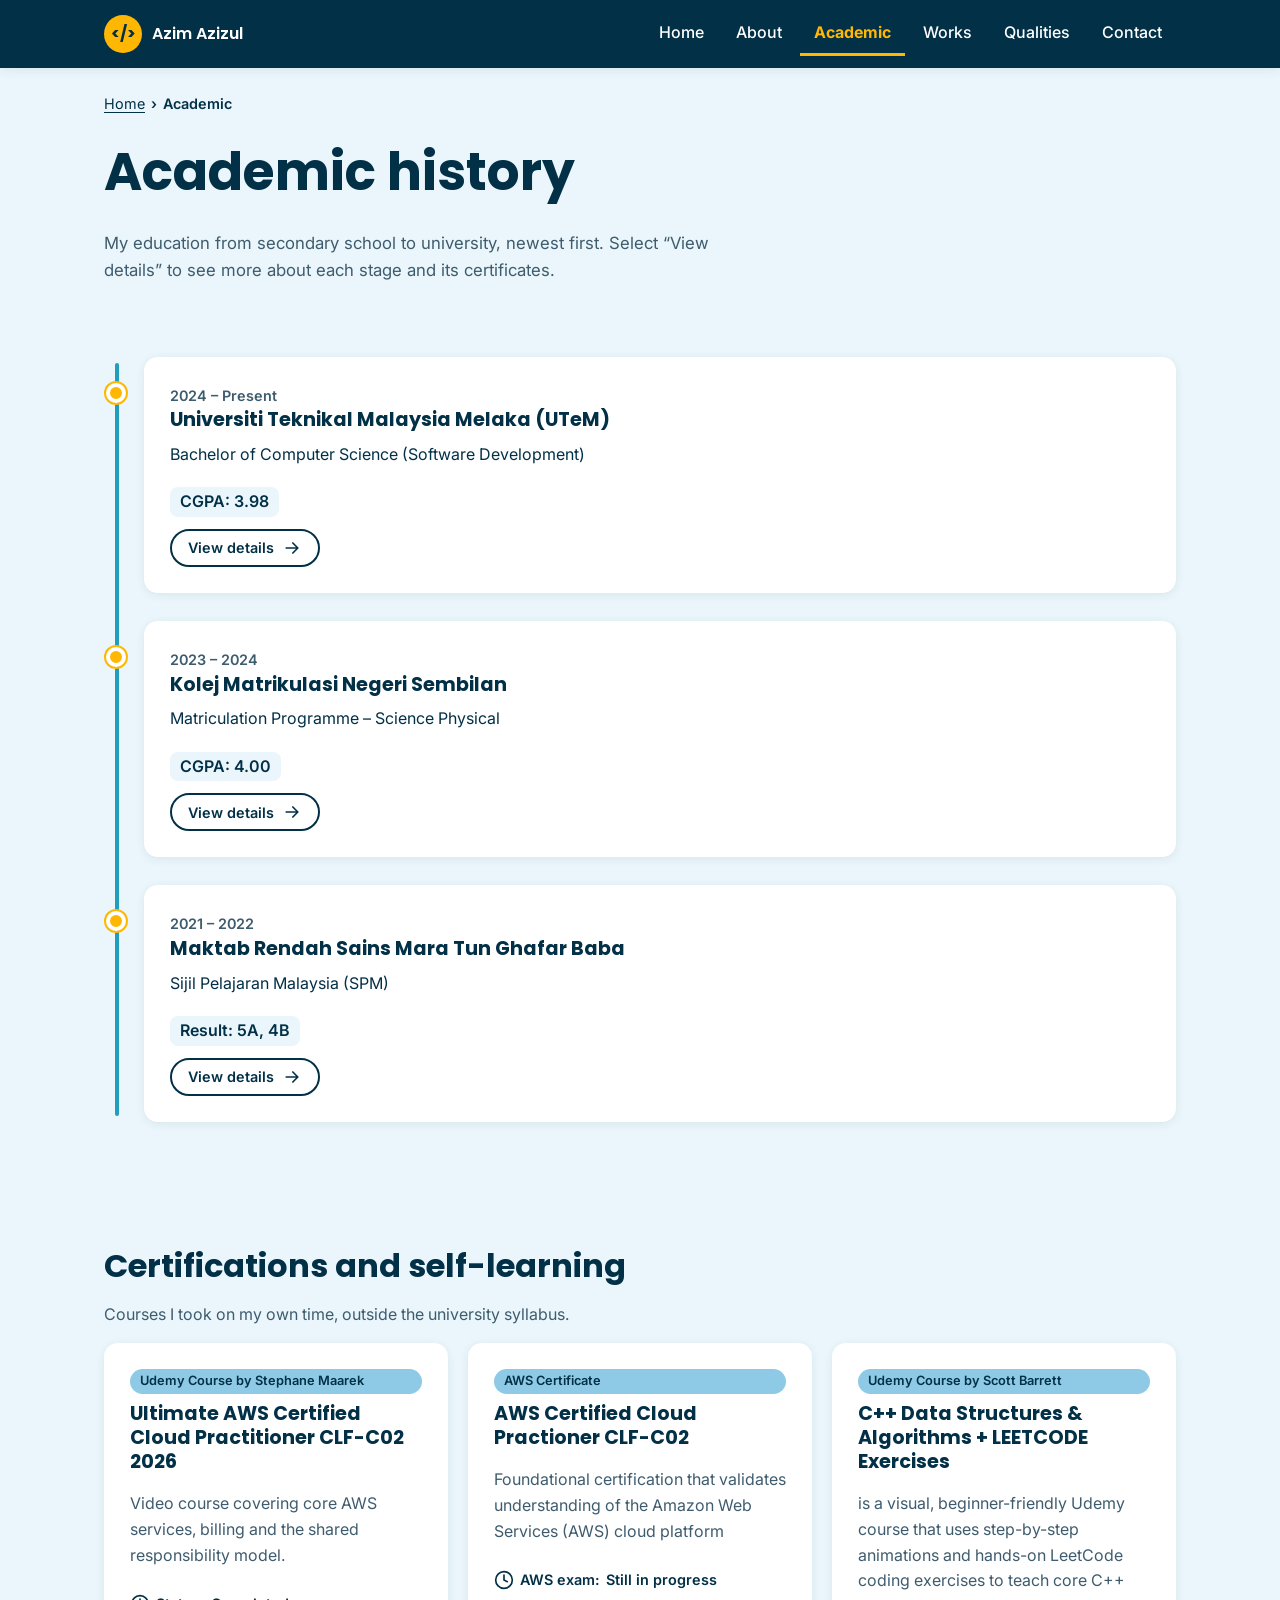
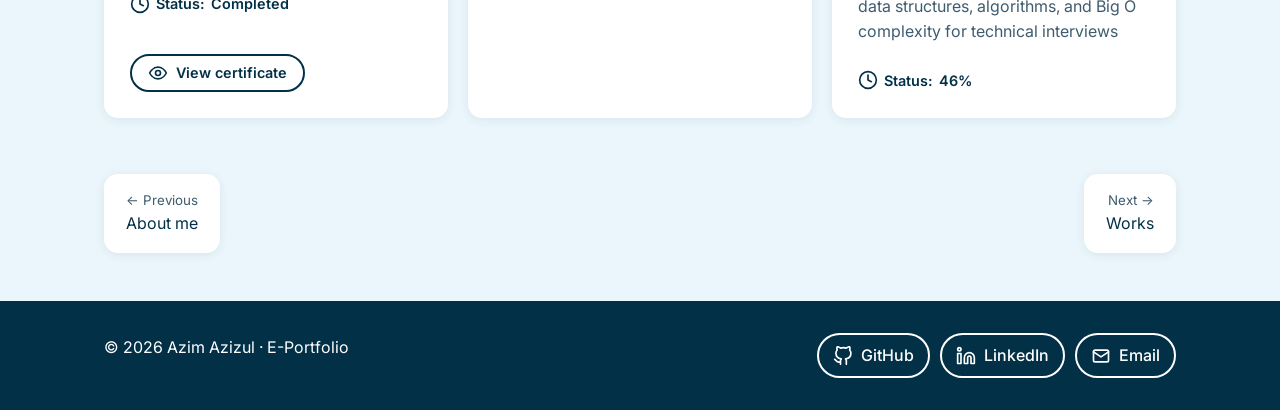
==== academic.html @ dae7e943 "Initial e-portfolio site" ====
<!doctype html>
<html lang="en">
<head>
  <meta charset="utf-8">
  <meta name="viewport" content="width=device-width, initial-scale=1">
  <title>Academic · Azim Azizul Portfolio</title>
  <meta name="description" content="Academic history, results and certifications.">
  <link rel="preconnect" href="https://fonts.googleapis.com">
  <link rel="preconnect" href="https://fonts.gstatic.com" crossorigin>
  <link href="https://fonts.googleapis.com/css2?family=Inter:wght@400;500;600;700&family=Poppins:wght@600;700&display=swap" rel="stylesheet">
  <link rel="stylesheet" href="css/style.css">
  <script src="js/main.js" defer></script>
</head>
<body>
  <a class="skip-link" href="#main">Skip to content</a>

  <header class="site-header">
    <nav class="container nav-bar" aria-label="Main">
      <a class="brand" href="index.html"><span class="brand-badge" aria-hidden="true">&lt;/&gt;</span><span>Azim Azizul</span></a>
      <button class="nav-toggle" type="button" aria-expanded="false" aria-controls="nav-links">
        <svg class="icon" viewBox="0 0 24 24" aria-hidden="true"><path d="M4 6h16M4 12h16M4 18h16"/></svg><span class="nav-toggle-label">Menu</span>
      </button>
      <ul class="nav-links" id="nav-links">
        <li><a href="index.html">Home</a></li>
        <li><a href="about.html">About</a></li>
        <li><a href="academic.html" aria-current="page">Academic</a></li>
        <li><a href="works.html">Works</a></li>
        <li><a href="qualities.html">Qualities</a></li>
        <li><a href="contact.html">Contact</a></li>
      </ul>
    </nav>
  </header>

  <main id="main" class="container">
    <nav class="breadcrumb" aria-label="Breadcrumb">
      <ol><li><a href="index.html">Home</a></li><li aria-current="page">Academic</li></ol>
    </nav>

    <header class="page-head">
      <h1>Academic history</h1>
      <p>My education from secondary school to university, newest first. Select “View details” to see more about each stage and its certificates.</p>
    </header>

    <section class="section" aria-labelledby="edu-title">
      <h2 id="edu-title" class="visually-hidden">Education timeline</h2>
      <ol class="timeline">
        <li class="timeline-item">
          <article class="card">
            <span class="timeline-date">2024 – Present</span>
            <h3>Universiti Teknikal Malaysia Melaka (UTeM)</h3>
            <p>Bachelor of Computer Science (Software Development)</p>
            <span class="timeline-result">CGPA: 3.98</span>
            <button class="btn btn-outline btn-sm" type="button" data-open="dlg-utem">
              View details
              <svg class="icon" viewBox="0 0 24 24" aria-hidden="true"><path d="M5 12h14m-6-6 6 6-6 6"/></svg>
            </button>
          </article>
        </li>

        <li class="timeline-item">
          <article class="card">
            <span class="timeline-date">2023 – 2024</span>
            <h3>Kolej Matrikulasi Negeri Sembilan</h3>
            <p>Matriculation Programme – Science Physical</p>
            <span class="timeline-result">CGPA: <span>4.00</span></span>
            <button class="btn btn-outline btn-sm" type="button" data-open="dlg-matric">
              View details
              <svg class="icon" viewBox="0 0 24 24" aria-hidden="true"><path d="M5 12h14m-6-6 6 6-6 6"/></svg>
            </button>
          </article>
        </li>

        <li class="timeline-item">
          <article class="card">
            <span class="timeline-date">2021 – 2022</span>
            <h3>Maktab Rendah Sains Mara Tun Ghafar Baba</h3>
            <p>Sijil Pelajaran Malaysia (SPM)</p>
            <span class="timeline-result">Result: <span>5A, 4B</span></span>
            <button class="btn btn-outline btn-sm" type="button" data-open="dlg-mrsm">
              View details
              <svg class="icon" viewBox="0 0 24 24" aria-hidden="true"><path d="M5 12h14m-6-6 6 6-6 6"/></svg>
            </button>
          </article>
        </li>
      </ol>
    </section>

    <section class="section" aria-labelledby="cert-title">
      <h2 id="cert-title">Certifications and self-learning</h2>
      <p class="muted">Courses I took on my own time, outside the university syllabus.</p>
      <div class="cert-grid">
        <article class="card">
          <span class="tag">Udemy Course by Stephane Maarek</span>
          <h3>Ultimate AWS Certified Cloud Practitioner CLF-C02 2026</h3>
          <p class="muted">Video course covering core AWS services, billing and the shared responsibility model.</p>
          <span class="status">
            <svg class="icon" viewBox="0 0 24 24" aria-hidden="true"><circle cx="12" cy="12" r="10"/><path d="M12 6v6l4 2"/></svg>
            Status: <span>Completed</span>
          </span>
          <button class="btn btn-outline btn-sm" type="button"
            data-lightbox="images/udemy-aws.webp" data-title="Udemy certificate of completion"
            data-caption="Ultimate AWS Certified Cloud Practitioner CLF-C02 2026 by Stephane Maarek. Completed 21 March 2026, 14.5 total hours.">
            <svg class="icon" viewBox="0 0 24 24" aria-hidden="true"><path d="M2 12s3.5-7 10-7 10 7 10 7-3.5 7-10 7S2 12 2 12z"/><circle cx="12" cy="12" r="3"/></svg>
            View certificate
          </button>
        </article>

        <article class="card">
          <span class="tag">AWS Certificate</span>
          <h3>AWS Certified Cloud Practioner CLF-C02</h3>
          <p class="muted">Foundational certification that validates understanding of the Amazon Web Services (AWS) cloud platform</p>
          <span class="status">
            <svg class="icon" viewBox="0 0 24 24" aria-hidden="true"><circle cx="12" cy="12" r="10"/><path d="M12 6v6l4 2"/></svg>
            AWS exam: <span>Still in progress</span>
          </span>
        </article>

        <article class="card">
          <span class="tag">Udemy Course by Scott Barrett</span>
          <h3>C++ Data Structures & Algorithms + LEETCODE Exercises</h3>
          <p class="muted"> is a visual, beginner-friendly Udemy course that uses step-by-step animations and hands-on LeetCode coding exercises to teach core C++ data structures, algorithms, and Big O complexity for technical interviews</p>
          <span class="status">
            <svg class="icon" viewBox="0 0 24 24" aria-hidden="true"><circle cx="12" cy="12" r="10"/><path d="M12 6v6l4 2"/></svg>
            Status: <span>46%</span>
          </span>
        </article>
      </div>
    </section>

    <nav class="page-nav" aria-label="Page">
      <a href="about.html" class="prev"><small>← Previous</small>About me</a>
      <a href="works.html" class="next"><small>Next →</small>Works</a>
    </nav>
  </main>

  <dialog id="lightbox" aria-labelledby="lightbox-title">
    <div class="dialog-head">
      <h2 id="lightbox-title">Certificate</h2>
      <button class="dialog-close" type="button" data-close>
        <svg class="icon" viewBox="0 0 24 24" aria-hidden="true"><path d="M18 6 6 18M6 6l12 12"/></svg>Close
      </button>
    </div>
    <div class="dialog-body">
      <img class="lightbox-img" src="" alt="">
      <p class="lightbox-caption"></p>
    </div>
  </dialog>

  <!-- ===== Education detail dialogs ===== -->
  <dialog id="dlg-utem" aria-labelledby="t-utem">
    <div class="dialog-head">
      <h2 id="t-utem">Universiti Teknikal Malaysia Melaka (UTeM)</h2>
      <button class="dialog-close" type="button" data-close><svg class="icon" viewBox="0 0 24 24" aria-hidden="true"><path d="M18 6 6 18M6 6l12 12"/></svg>Close</button>
    </div>
    <div class="dialog-body">
      <div class="gallery">
        <img class="gallery-main" src="images/utem-1.webp" alt="Dean's Award, Semester I, Session 2024/2025">
        <div class="gallery-thumbs">
          <button type="button" aria-current="true" aria-label="Show certificate 1"><img src="images/utem-1.webp" alt="Dean's Award, Semester I, Session 2024/2025"></button>
          <button type="button" aria-current="false" aria-label="Show certificate 2"><img src="images/utem-2.webp" alt="Dean's Award, Semester II, Session 2024/2025"></button>
          <button type="button" aria-current="false" aria-label="Show certificate 3"><img src="images/utem-3.webp" alt="Dean's Award, Semester I, Session 2025/2026"></button>
          <button type="button" aria-current="false" aria-label="Show certificate 4"><img src="images/utem-4.jpg" alt="Certificate of participation, AI Data Olympiad 2024"></button>
          <button type="button" aria-current="false" aria-label="Show certificate 5"><img src="images/utem-5.webp" alt="Sijil Penghargaan as facilitator, Negeri Sembilan state innovation workshop 2026"></button>
          <button type="button" aria-current="false" aria-label="Show certificate 6"><img src="images/utem-6.webp" alt="Certificate of participation, DevLeague 2026 Hackathon"></button>
        </div>
      </div>
      <div class="detail-grid">
        <div><h3>Programme</h3><p>Bachelor of Computer Science (Software Development), 2024 – Present</p></div>
        <div><h3>Result</h3><p>CGPA: 3.98</p></div>
        <div><h3>Relevant subjects</h3><p>Data Structure &amp; Algorithm, Human-Computer Interaction, Database Design &amp; Distributed Application Development</p></div>
        <div><h3>Highlights</h3><p>Dean's Award for 3 semesters (Sem I &amp; II 2024/2025, Sem I 2025/2026). Took part in AI Data Olympiad 2024 and DevLeague 2026 Hackathon. Facilitator at a Negeri Sembilan state-level school innovation workshop (2026).</p></div>
      </div>
    </div>
  </dialog>

  <dialog id="dlg-matric" aria-labelledby="t-matric">
    <div class="dialog-head">
      <h2 id="t-matric">Kolej Matrikulasi Negeri Sembilan</h2>
      <button class="dialog-close" type="button" data-close><svg class="icon" viewBox="0 0 24 24" aria-hidden="true"><path d="M18 6 6 18M6 6l12 12"/></svg>Close</button>
    </div>
    <div class="dialog-body">
      <div class="gallery">
        <img class="gallery-main" src="images/matric-1.webp" alt="Matriculation academic transcript, session 2023/2024, CGPA 4.00">
        <div class="gallery-thumbs">
          <button type="button" aria-current="true" aria-label="Show certificate 1"><img src="images/matric-1.webp" alt="Matriculation academic transcript, session 2023/2024, CGPA 4.00"></button>
          <button type="button" aria-current="false" aria-label="Show certificate 2"><img src="images/matric-2.webp" alt="Sijil Penghargaan as organising chairperson, SUKED 2024 sepak takraw"></button>
          <button type="button" aria-current="false" aria-label="Show certificate 3"><img src="images/matric-3.webp" alt="Sijil Penghargaan, PAL Leaders session 2023/2024"></button>
          <button type="button" aria-current="false" aria-label="Show certificate 4"><img src="images/matric-4.webp" alt="Silver award (Anugerah Perak) for Recall Kit, Hari Inovasi KMJ 2023, Johor state level"></button>
          <button type="button" aria-current="false" aria-label="Show certificate 5"><img src="images/matric-5.webp" alt="Silver Award for Recall Kit, International Innovation and Entrepreneurship Carnival (IIEC) 2024"></button>
        </div>
      </div>
      <p class="muted">Personal identifiers (IC number) are blacked out.</p>
      <div class="detail-grid">
        <div><h3>Programme</h3><p>Matriculation Programme – Science Physical, 2023 – 2024</p></div>
        <div><h3>Result</h3><p>CGPA: 4.00</p></div>
        <div><h3>Highlights</h3><p>Silver award for the Recall Kit innovation at Hari Inovasi KMJ 2023 (Johor state level) and IIEC 2024 (international, virtual). Organising chairperson for SUKED 2024 sepak takraw. PAL Leader, session 2023/2024.</p></div>
      </div>
    </div>
  </dialog>

  <dialog id="dlg-mrsm" aria-labelledby="t-mrsm">
    <div class="dialog-head">
      <h2 id="t-mrsm">Maktab Rendah Sains Mara Tun Ghafar Baba</h2>
      <button class="dialog-close" type="button" data-close><svg class="icon" viewBox="0 0 24 24" aria-hidden="true"><path d="M18 6 6 18M6 6l12 12"/></svg>Close</button>
    </div>
    <div class="dialog-body">
      <div class="gallery">
        <img class="gallery-main" src="images/spm-1.webp" alt="SPM 2022 result slip, Maktab Rendah Sains Mara Tun Ghafar Baba">
      </div>
      <p class="muted">Personal identifiers (IC number) are blacked out.</p>
      <div class="detail-grid">
        <div><h3>Programme</h3><p>Sijil Pelajaran Malaysia (SPM), 2021 – 2022</p></div>
        <div><h3>Result</h3><p>9 subjects: 1A+, 4A, 3B+, 1B</p></div>
        <div><h3>Highlights</h3><p>English CEFR level B2. Principles of Accounting grade A (LCCI Pass with Merit, eligible for ACCA FA1 exemption). Malay oral test: Cemerlang.</p></div>
      </div>
    </div>
  </dialog>

  <footer class="site-footer">
    <div class="container footer-inner">
      <p>© <span data-year>2026</span> <span>Azim Azizul</span> · <span>E-Portfolio</span></p>
      <ul class="social">
        <li><a href="https://github.com/AzimAzizul" target="_blank" rel="noopener">
          <svg class="icon" viewBox="0 0 24 24" aria-hidden="true"><path d="M9 19c-5 1.5-5-2.5-7-3m14 6v-3.9a3.4 3.4 0 0 0-.9-2.6c3.1-.3 6.4-1.5 6.4-7A5.4 5.4 0 0 0 20 4.8 5 5 0 0 0 19.9 1S18.7.6 16 2.5a13.4 13.4 0 0 0-7 0C6.3.6 5.1 1 5.1 1A5 5 0 0 0 5 4.8a5.4 5.4 0 0 0-1.5 3.7c0 5.4 3.3 6.6 6.4 7a3.4 3.4 0 0 0-.9 2.6V22"/></svg>GitHub</a></li>
        <li><a href="https://www.linkedin.com/in/azim-azizul-b42a0127b/" target="_blank" rel="noopener">
          <svg class="icon" viewBox="0 0 24 24" aria-hidden="true"><path d="M16 8a6 6 0 0 1 6 6v7h-4v-7a2 2 0 0 0-4 0v7h-4v-7a6 6 0 0 1 6-6z"/><rect x="2" y="9" width="4" height="12"/><circle cx="4" cy="4" r="2"/></svg>LinkedIn</a></li>
        <li><a href="contact.html">
          <svg class="icon" viewBox="0 0 24 24" aria-hidden="true"><rect x="3" y="5" width="18" height="14" rx="2"/><path d="m3 7 9 6 9-6"/></svg>Email</a></li>
      </ul>
    </div>
  </footer>
</body>
</html>
---- css/style.css ----
/* =========================================================
   Design tokens
   Palette: Coolors "Refreshing Summer Fun"
   https://coolors.co/palette/8ecae6-219ebc-023047-ffb703-fb8500
   To swap palette: change the five --c-* hex values below,
   then re-check text contrast (WCAG AA 4.5:1).
   ========================================================= */
:root {
  /* palette */
  --c-sky:    #8ECAE6;
  --c-teal:   #219EBC;
  --c-navy:   #023047;
  --c-amber:  #FFB703;
  --c-orange: #FB8500;

  /* roles */
  --text:        var(--c-navy);
  --text-muted:  #3E5C6E;   /* 7.09:1 on white */
  --bg:          #FFFFFF;
  --bg-soft:     #EAF6FB;   /* light tint of sky */
  --surface:     #FFFFFF;
  --accent:      var(--c-teal);   /* non-text only: icons, borders, focus */
  --error:       #C62828;   /* 5.62:1 on white */
  --success:     #2E7D32;   /* 5.13:1 on white */
  --disabled-bg: #B0BEC5;

  /* type */
  --font-head: "Poppins", system-ui, sans-serif;
  --font-body: "Inter", system-ui, sans-serif;

  /* shape and spacing */
  --radius: 14px;
  --radius-sm: 8px;
  --shadow: 0 2px 10px rgba(2, 48, 71, 0.08);
  --shadow-lift: 0 10px 24px rgba(33, 158, 188, 0.25);
  --space: 1rem;
  --container: 1120px;
}

/* =========================================================
   Placeholder marker: every invented detail has class="ph".
   For final screenshots, delete this one rule.
   ========================================================= */
.ph { color: var(--error) !important; text-decoration: underline dashed var(--error); text-underline-offset: 3px; }

/* ---------- base ---------- */
*, *::before, *::after { box-sizing: border-box; }
html { scroll-behavior: smooth; }
body {
  margin: 0;
  font-family: var(--font-body);
  font-size: 1rem;
  line-height: 1.6;
  color: var(--text);
  background: var(--bg-soft);
  display: flex;
  flex-direction: column;
  min-height: 100vh;
}
main { flex: 1; }
img { max-width: 100%; height: auto; display: block; }
h1, h2, h3, h4 { font-family: var(--font-head); line-height: 1.25; margin: 0 0 0.5em; }
h1 { font-size: clamp(2rem, 4.5vw, 3.25rem); }
h2 { font-size: clamp(1.5rem, 3vw, 2rem); }
h3 { font-size: 1.2rem; }
p { margin: 0 0 1em; }
a { color: var(--c-navy); text-decoration: underline; text-underline-offset: 3px; }
a:hover { text-decoration-color: var(--accent); text-decoration-thickness: 2px; }
:focus-visible { outline: 3px solid var(--accent); outline-offset: 3px; border-radius: 4px; }
.container { width: 100%; max-width: var(--container); margin: 0 auto; padding: 0 24px; }
.muted { color: var(--text-muted); }
.visually-hidden { position: absolute; width: 1px; height: 1px; overflow: hidden; clip: rect(0 0 0 0); white-space: nowrap; }
.skip-link { position: absolute; left: -999px; top: 8px; background: var(--c-navy); color: #fff; padding: 8px 16px; border-radius: var(--radius-sm); z-index: 100; }
.skip-link:focus { left: 8px; }
.icon { width: 20px; height: 20px; flex: none; fill: none; stroke: currentColor; stroke-width: 2; stroke-linecap: round; stroke-linejoin: round; }

/* ---------- header and nav ---------- */
/* navy header to match footer: white text, translucent white hover, amber marks current page */
.site-header { position: sticky; top: 0; z-index: 50; background: var(--c-navy); color: #fff; box-shadow: var(--shadow); }
.site-header a { color: #fff; }
.site-header :focus-visible { outline-color: var(--c-amber); }
.nav-bar { display: flex; align-items: center; justify-content: space-between; height: 68px; }
.brand { display: flex; align-items: center; gap: 10px; font-family: var(--font-head); font-weight: 600; text-decoration: none; color: #fff; }
.brand-badge { display: grid; place-items: center; width: 38px; height: 38px; border-radius: 50%; background: var(--c-amber); color: var(--c-navy); font-weight: 700; }
.nav-links { display: flex; gap: 4px; list-style: none; margin: 0; padding: 0; }
.nav-links a { display: block; padding: 8px 14px; border-radius: var(--radius-sm); text-decoration: none; font-weight: 500; border-bottom: 3px solid transparent; }
.nav-links a:hover { background: rgba(255,255,255,0.12); }
.nav-links a[aria-current="page"] { font-weight: 700; color: var(--c-amber); border-bottom-color: var(--c-amber); border-radius: var(--radius-sm) var(--radius-sm) 0 0; }
.nav-toggle { display: none; align-items: center; gap: 6px; padding: 8px 14px; border: 2px solid #fff; border-radius: var(--radius-sm); background: transparent; color: #fff; font: 600 0.95rem var(--font-body); cursor: pointer; }

/* ---------- breadcrumb ---------- */
.breadcrumb { padding-top: 24px; font-size: 0.9rem; }
.breadcrumb ol { display: flex; flex-wrap: wrap; gap: 6px; list-style: none; margin: 0; padding: 0; color: var(--text-muted); }
.breadcrumb li + li::before { content: "›"; margin-right: 6px; }
.breadcrumb [aria-current="page"] { color: var(--c-navy); font-weight: 600; }

/* ---------- sections ---------- */
.section { padding-block: 48px; }
.page-head { padding: 24px 0 8px; }
.page-head p { max-width: 640px; color: var(--text-muted); font-size: 1.05rem; }

/* ---------- buttons ---------- */
.btn {
  display: inline-flex; align-items: center; justify-content: center; gap: 8px;
  min-height: 46px; padding: 10px 22px;
  border: 2px solid transparent; border-radius: 999px;
  font: 600 1rem var(--font-body); text-decoration: none; cursor: pointer;
  transition: transform .15s ease, box-shadow .15s ease, background-color .15s ease;
}
.btn:hover { transform: translateY(-2px); box-shadow: var(--shadow-lift); text-decoration: none; }
.btn:active { transform: translateY(1px); box-shadow: none; }
.btn-primary { background: var(--c-navy); color: #fff; }
.btn-secondary { background: var(--c-amber); color: var(--c-navy); }
.btn-secondary:hover { background: var(--c-orange); }
.btn-outline { background: var(--surface); color: var(--c-navy); border-color: var(--c-navy); }
.btn-outline:hover { background: var(--bg-soft); }
.btn-sm { min-height: 38px; padding: 6px 16px; font-size: 0.9rem; }
.btn:disabled, .btn[aria-disabled="true"] { background: var(--disabled-bg); color: var(--c-navy); border-color: transparent; cursor: not-allowed; transform: none; box-shadow: none; }
.btn-row { display: flex; flex-wrap: wrap; gap: 12px; }

/* ---------- card ---------- */
.card { background: var(--surface); border-radius: var(--radius); box-shadow: var(--shadow); border: 2px solid transparent; padding: 24px; }
.card-link { transition: transform .15s ease, box-shadow .15s ease, border-color .15s ease; cursor: pointer; }
.card-link:hover { transform: translateY(-4px); box-shadow: var(--shadow-lift); border-color: var(--accent); }

/* ---------- tags and chips ---------- */
.tag { display: inline-block; padding: 2px 10px; border-radius: 999px; background: var(--c-sky); color: var(--c-navy); font-size: 0.8rem; font-weight: 600; }
.tags { display: flex; flex-wrap: wrap; gap: 6px; }
.chip { padding: 8px 18px; border-radius: 999px; border: 2px solid var(--c-navy); background: var(--surface); color: var(--c-navy); font: 600 0.95rem var(--font-body); cursor: pointer; transition: background-color .15s ease; }
.chip:hover { background: var(--bg-soft); }
.chip[aria-pressed="true"] { background: var(--c-amber); border-color: var(--c-amber); }
.chip[aria-pressed="true"]:hover { background: var(--c-orange); border-color: var(--c-orange); }

/* ---------- page-to-page nav (mapping) ---------- */
.page-nav { display: flex; justify-content: space-between; gap: 16px; padding: 8px 0 48px; }
.page-nav a { display: flex; flex-direction: column; padding: 14px 20px; border-radius: var(--radius); background: var(--surface); box-shadow: var(--shadow); text-decoration: none; border: 2px solid transparent; transition: border-color .15s ease, transform .15s ease; }
.page-nav a:hover { border-color: var(--accent); transform: translateY(-2px); }
.page-nav small { color: var(--text-muted); }
.page-nav .next { margin-left: auto; text-align: right; }

/* ---------- footer ---------- */
.site-footer { background: var(--c-navy); color: #fff; padding: 32px 0; }
.site-footer a { color: #fff; }
.footer-inner { display: flex; flex-wrap: wrap; justify-content: space-between; align-items: center; gap: 16px; }
.social { display: flex; flex-wrap: wrap; gap: 10px; list-style: none; margin: 0; padding: 0; }
.social a { display: inline-flex; align-items: center; gap: 8px; padding: 8px 14px; border-radius: 999px; border: 2px solid currentColor; text-decoration: none; font-weight: 500; }
.social a:hover { background: rgba(255,255,255,0.12); }
.site-footer .ph { color: var(--c-amber) !important; text-decoration-color: var(--c-amber); }

/* =========================================================
   Page: Home
   ========================================================= */
.hero { display: grid; grid-template-columns: 1.2fr 1fr; gap: 48px; align-items: center; padding-block: 64px; }
.hero-greeting { display: inline-block; margin-bottom: 12px; padding: 4px 14px; border-radius: 999px; background: var(--c-sky); font-weight: 600; }
.hero-tagline { font-size: 1.15rem; color: var(--text-muted); max-width: 520px; margin-bottom: 28px; }
.hero-photo { position: relative; justify-self: center; width: min(380px, 100%); }
.hero-photo::before { content: ""; position: absolute; inset: 18px -18px -18px 18px; border-radius: 28px; background: var(--c-sky); z-index: -1; }
.hero-photo img { border-radius: 28px; aspect-ratio: 4 / 5; object-fit: cover; border: 6px solid var(--surface); box-shadow: var(--shadow); }
.hero-hint { margin-top: 20px; font-size: 0.9rem; color: var(--text-muted); }

/* =========================================================
   Page: About
   ========================================================= */
.about-grid { display: grid; grid-template-columns: 320px 1fr; gap: 32px; align-items: start; }
.about-photo img { border-radius: var(--radius); }
.info-list { list-style: none; margin: 0 0 24px; padding: 0; display: grid; gap: 12px; }
.info-list li { display: flex; gap: 12px; align-items: center; }
.info-list .icon { color: var(--accent); }
.facts { display: grid; grid-template-columns: repeat(auto-fit, minmax(200px, 1fr)); gap: 16px; margin-top: 24px; }
.fact { background: var(--bg-soft); border-radius: var(--radius-sm); padding: 16px; }
.fact strong { display: block; font-family: var(--font-head); }

/* =========================================================
   Page: Academic (timeline)
   ========================================================= */
.timeline { position: relative; list-style: none; margin: 0; padding: 0 0 0 40px; }
.timeline::before { content: ""; position: absolute; left: 11px; top: 6px; bottom: 6px; width: 4px; border-radius: 2px; background: var(--accent); }
/* one-shot staggered entrance on load (not on scroll), so full-page screenshots and Figma capture always see every item */
.timeline-item { position: relative; margin-bottom: 28px; animation: fade-up .6s ease both; }
.timeline-item:nth-child(2) { animation-delay: .25s; }
.timeline-item:nth-child(3) { animation-delay: .5s; }
@keyframes fade-up { from { opacity: 0; transform: translateY(24px); } to { opacity: 1; transform: none; } }
.timeline-item::before { content: ""; position: absolute; left: -38px; top: 26px; width: 20px; height: 20px; border-radius: 50%; background: var(--c-amber); border: 4px solid var(--surface); box-shadow: 0 0 0 2px var(--c-amber); }
.timeline-date { font-size: 0.9rem; font-weight: 600; color: var(--text-muted); }
.timeline-result { display: inline-block; margin: 4px 0 12px; padding: 2px 10px; border-radius: var(--radius-sm); background: var(--bg-soft); font-weight: 600; }
.timeline-item .btn { display: flex; width: fit-content; }
.cert-grid { display: grid; grid-template-columns: repeat(auto-fit, minmax(280px, 1fr)); gap: 20px; }
.cert-grid .card { display: flex; flex-direction: column; gap: 8px; }
.cert-grid .btn { align-self: flex-start; margin-top: auto; }
.status { display: inline-flex; align-items: center; gap: 6px; font-weight: 600; font-size: 0.9rem; }

/* =========================================================
   Dialogs (lightbox and project detail)
   ========================================================= */
dialog { border: none; border-radius: var(--radius); padding: 0; max-width: min(920px, 94vw); width: 100%; box-shadow: 0 20px 60px rgba(2,48,71,.35); color: var(--text); }
dialog::backdrop { background: rgba(2, 48, 71, 0.8); }
.dialog-head { display: flex; justify-content: space-between; align-items: center; gap: 16px; padding: 16px 24px; border-bottom: 1px solid var(--bg-soft); }
.dialog-head h2, .dialog-head h3 { margin: 0; font-size: 1.2rem; }
.dialog-body { padding: 24px; }
.dialog-close { display: inline-flex; align-items: center; gap: 6px; padding: 6px 12px; border: 2px solid var(--c-navy); border-radius: 999px; background: var(--surface); color: var(--c-navy); font: 600 0.9rem var(--font-body); cursor: pointer; }
.dialog-close:hover { background: var(--bg-soft); }
.lightbox-img { width: 100%; border-radius: var(--radius-sm); background: var(--bg-soft); }
.lightbox-caption { margin: 12px 0 0; color: var(--text-muted); font-size: 0.9rem; }

/* =========================================================
   Page: Works
   ========================================================= */
.filter-bar { display: flex; flex-wrap: wrap; align-items: center; gap: 10px; margin-bottom: 8px; }
.result-count { margin: 8px 0 24px; color: var(--text-muted); font-weight: 500; }
.works-grid { display: grid; grid-template-columns: repeat(auto-fill, minmax(300px, 1fr)); gap: 24px; }
.work-card { position: relative; }
/* stretched button: whole card is clickable, only one real control in the tab order */
.work-card .stretch { background: none; border: none; padding: 0; color: inherit; font: inherit; cursor: pointer; }
.work-card .stretch::after { content: ""; position: absolute; inset: 0; border-radius: var(--radius); }
.work-card { display: flex; flex-direction: column; padding: 0; overflow: hidden; text-align: left; font: inherit; color: inherit; }
.work-card[hidden] { display: none; }
.work-card img { aspect-ratio: 16 / 10; object-fit: cover; width: 100%; }
.work-card-body { display: flex; flex-direction: column; gap: 8px; padding: 20px; flex: 1; }
.work-card-body h3 { margin: 0; }
.work-meta { font-size: 0.85rem; color: var(--text-muted); }
.work-more { margin-top: auto; display: inline-flex; align-items: center; gap: 6px; font-weight: 600; }
.work-card:hover .work-more .icon { transform: translateX(4px); }
.work-more .icon { transition: transform .15s ease; }
/* fixed frame + contain: portrait and landscape images both show whole, no jump when switching */
.gallery-main { width: 100%; height: min(60vh, 460px); border-radius: var(--radius-sm); object-fit: contain; background: var(--bg-soft); }
.gallery-thumbs { display: flex; flex-wrap: wrap; gap: 10px; margin: 12px 0 20px; }
.gallery-thumbs button { padding: 0; border: 3px solid transparent; border-radius: var(--radius-sm); background: none; cursor: pointer; width: 110px; overflow: hidden; }
.gallery-thumbs button[aria-current="true"] { border-color: var(--accent); }
.gallery-thumbs img { aspect-ratio: 16 / 10; object-fit: contain; background: var(--bg-soft); }
.detail-grid { display: grid; grid-template-columns: 1fr 1fr; gap: 16px 32px; }
.detail-grid h3 { font-size: 1rem; margin-bottom: 4px; }
.empty-state { padding: 40px; text-align: center; }

/* =========================================================
   Page: Qualities
   ========================================================= */
.quality-list { display: grid; grid-template-columns: repeat(auto-fit, minmax(min(440px, 100%), 1fr)); gap: 20px; align-items: stretch; }
.quality { padding: 0; border-left: 6px solid transparent; transition: border-color .15s ease, box-shadow .15s ease; }
.quality:hover { box-shadow: var(--shadow-lift); }
.quality[open] { border-left-color: var(--c-amber); }
.quality summary { display: flex; align-items: center; gap: 14px; padding: 20px 24px; cursor: pointer; list-style: none; }
.quality summary::-webkit-details-marker { display: none; }
.quality-icon { display: grid; place-items: center; width: 48px; height: 48px; border-radius: 12px; background: var(--bg-soft); color: var(--accent); flex: none; }
.quality-icon .icon { width: 26px; height: 26px; }
.quality summary h3 { margin: 0; }
.quality summary p { margin: 0; font-size: 0.9rem; color: var(--text-muted); }
.chevron { margin-left: auto; transition: transform .2s ease; }
.quality[open] .chevron { transform: rotate(180deg); }
/* desktop: cards stay open (js/main.js), so drop the toggle cues */
@media (min-width: 861px) {
  .quality summary { cursor: default; }
  .quality .chevron { display: none; }
  .quality[open] { border-left-color: transparent; }
  .quality:hover { box-shadow: var(--shadow); }
}
.star { padding: 0 24px 24px; display: grid; gap: 10px; }
.star div { display: grid; grid-template-columns: 90px 1fr; gap: 8px; }
.star dt { font-weight: 700; }
.star dd { margin: 0; }
.skills-grid { display: grid; grid-template-columns: repeat(auto-fill, minmax(160px, 1fr)); gap: 14px; }
.skill { display: flex; align-items: center; gap: 10px; padding: 14px 16px; border-radius: var(--radius-sm); background: var(--surface); box-shadow: var(--shadow); font-weight: 600; }
.skill .icon { color: var(--accent); }
.skill-group { margin-bottom: 28px; }
.skill-group h3 { font-size: 1rem; color: var(--text-muted); }

/* =========================================================
   Page: Contact
   ========================================================= */
.contact-grid { display: grid; grid-template-columns: 1.4fr 1fr; gap: 32px; align-items: start; }
.field { margin-bottom: 20px; }
.field label { display: block; font-weight: 600; margin-bottom: 6px; }
.req { color: var(--error); }
.field input, .field select, .field textarea {
  width: 100%; padding: 12px 14px; border: 2px solid #9FB3BF; border-radius: var(--radius-sm);
  font: inherit; color: var(--text); background: var(--surface);
}
.field input:focus, .field select:focus, .field textarea:focus { outline: none; border-color: var(--accent); box-shadow: 0 0 0 3px rgba(33,158,188,.25); }
.field textarea { min-height: 150px; resize: vertical; }
.field.invalid input, .field.invalid select, .field.invalid textarea { border-color: var(--error); }
.field.valid input, .field.valid select, .field.valid textarea { border-color: var(--success); }
.field-hint { display: flex; justify-content: space-between; gap: 12px; font-size: 0.85rem; color: var(--text-muted); margin-top: 6px; }
.error-msg { display: none; align-items: center; gap: 6px; color: var(--error); font-size: 0.9rem; font-weight: 500; margin-top: 6px; }
.field.invalid .error-msg { display: flex; }
.form-note { font-size: 0.9rem; color: var(--text-muted); margin-top: 12px; }
.alert-success { display: flex; gap: 12px; align-items: flex-start; padding: 16px 20px; margin-bottom: 20px; border: 2px solid var(--success); border-radius: var(--radius-sm); background: #EDF7EE; color: var(--success); }
.alert-success[hidden] { display: none; }
.alert-success p { margin: 0; color: var(--c-navy); }
.contact-side .social a { color: var(--c-navy); }
.contact-side .social a:hover { background: var(--bg-soft); }
.contact-side .social { flex-direction: column; align-items: flex-start; }

/* =========================================================
   Responsive: phone and small tablet
   ========================================================= */
@media (max-width: 860px) {
  .container { padding: 0 16px; }
  .nav-toggle { display: inline-flex; }
  .nav-links { display: none; position: absolute; top: 68px; left: 0; right: 0; flex-direction: column; padding: 8px 16px 16px; background: var(--c-navy); box-shadow: var(--shadow); }
  .nav-links.is-open { display: flex; }
  .nav-links a[aria-current="page"] { border-bottom: none; border-left: 4px solid var(--c-amber); border-radius: 0 var(--radius-sm) var(--radius-sm) 0; }
  .hero { grid-template-columns: 1fr; padding-block: 32px; gap: 40px; text-align: center; }
  .hero .btn-row { justify-content: center; }
  .hero-tagline { margin-left: auto; margin-right: auto; }
  .hero-photo { order: -1; width: 240px; }
  .about-grid, .contact-grid, .detail-grid { grid-template-columns: 1fr; }
  .about-photo { max-width: 260px; }
  .star div { grid-template-columns: 1fr; gap: 0; }
  .page-nav { flex-direction: column; }
  .page-nav .next { margin-left: 0; }
  .section { padding-block: 32px; }
}

@media (prefers-reduced-motion: reduce) {
  *, *::before, *::after { transition: none !important; animation: none !important; scroll-behavior: auto !important; }
}
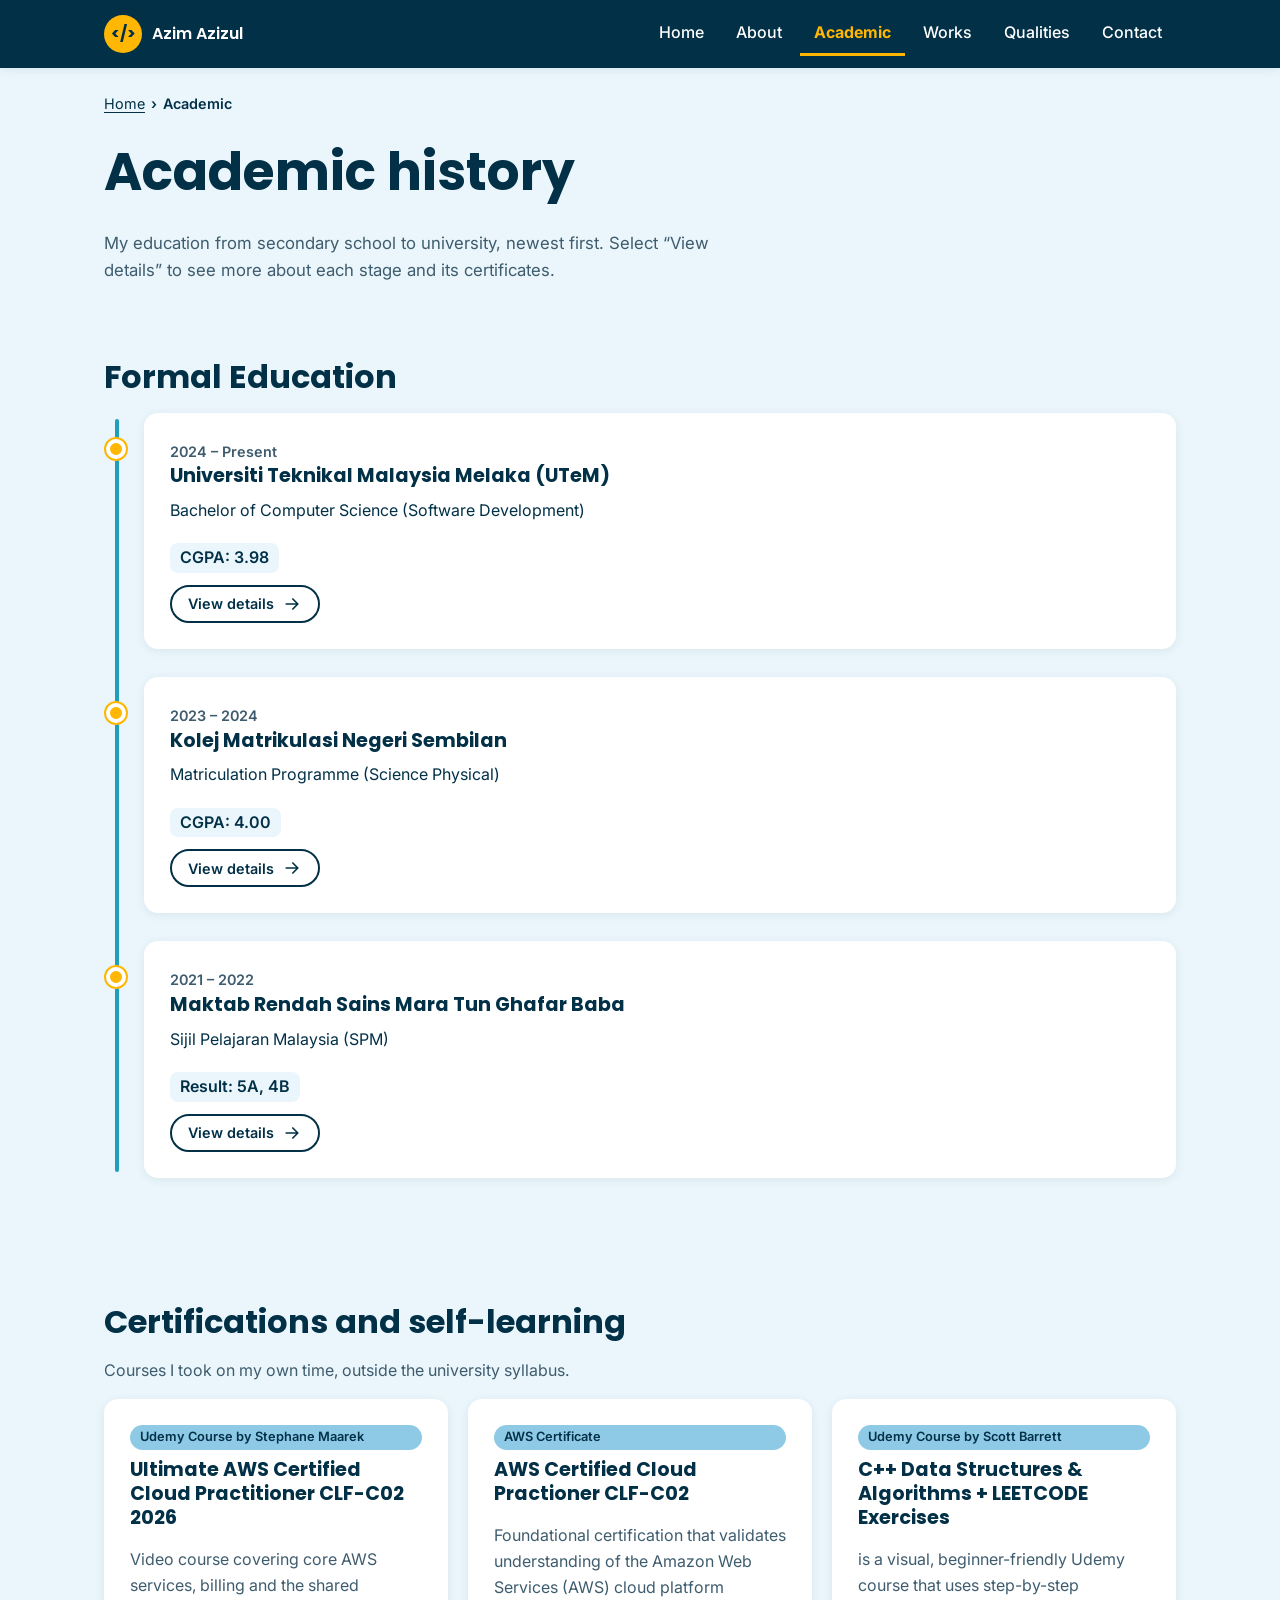
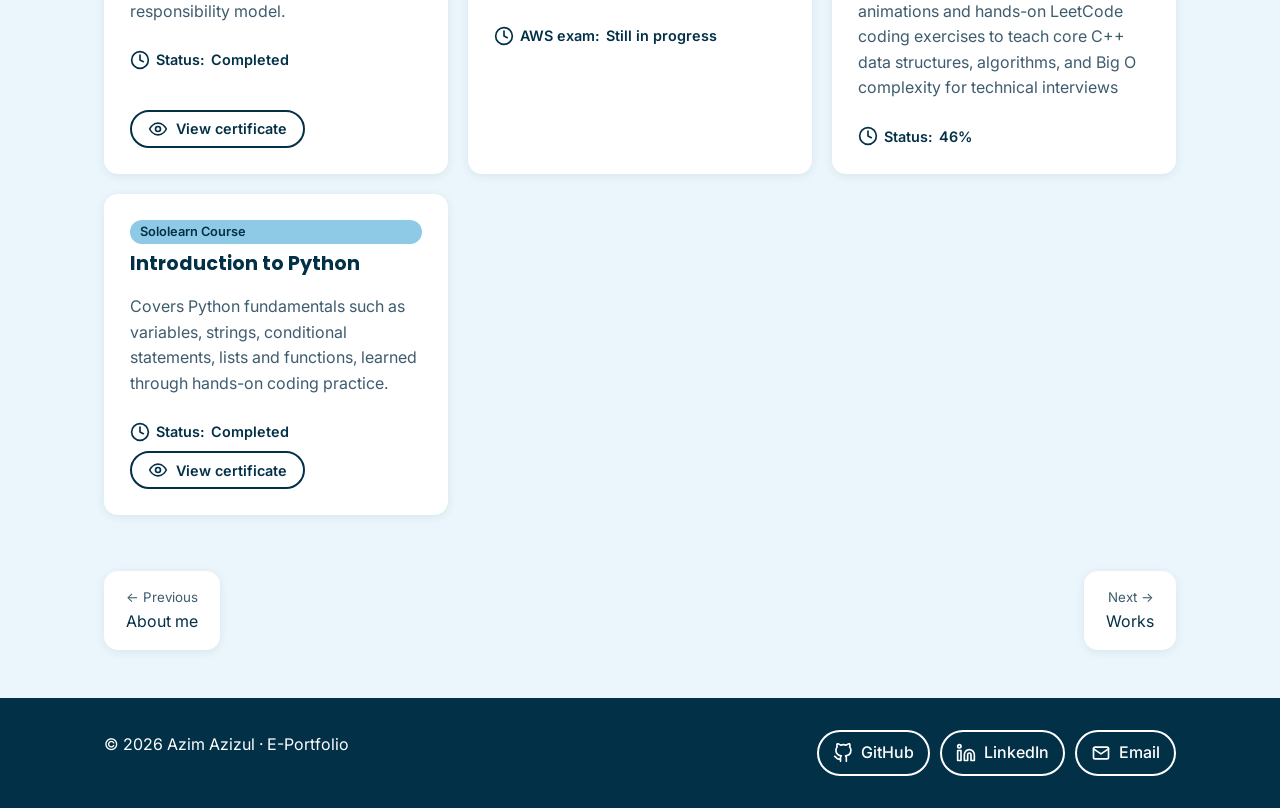
==== commit 9b1a9320: "Update portfolio content and certificates - Academic: Formal Education heading, bulleted highlights," ====
--- a/academic.html
+++ b/academic.html
@@ -42,7 +42,7 @@
     </header>
 
     <section class="section" aria-labelledby="edu-title">
-      <h2 id="edu-title" class="visually-hidden">Education timeline</h2>
+      <h2 id="edu-title">Formal Education</h2>
       <ol class="timeline">
         <li class="timeline-item">
           <article class="card">
@@ -61,7 +61,7 @@
           <article class="card">
             <span class="timeline-date">2023 – 2024</span>
             <h3>Kolej Matrikulasi Negeri Sembilan</h3>
-            <p>Matriculation Programme – Science Physical</p>
+            <p>Matriculation Programme (Science Physical)</p>
             <span class="timeline-result">CGPA: <span>4.00</span></span>
             <button class="btn btn-outline btn-sm" type="button" data-open="dlg-matric">
               View details
@@ -124,6 +124,22 @@
             Status: <span>46%</span>
           </span>
         </article>
+
+        <article class="card">
+          <span class="tag">Sololearn Course</span>
+          <h3>Introduction to Python</h3>
+          <p class="muted">Covers Python fundamentals such as variables, strings, conditional statements, lists and functions, learned through hands-on coding practice.</p>
+          <span class="status">
+            <svg class="icon" viewBox="0 0 24 24" aria-hidden="true"><circle cx="12" cy="12" r="10"/><path d="M12 6v6l4 2"/></svg>
+            Status: <span>Completed</span>
+          </span>
+          <button class="btn btn-outline btn-sm" type="button"
+            data-lightbox="images/sololearn-python.jpg" data-title="Sololearn course certificate"
+            data-caption="Introduction to Python by Sololearn. Issued 24 November 2026. Certificate CC-LQHRVOD6.">
+            <svg class="icon" viewBox="0 0 24 24" aria-hidden="true"><path d="M2 12s3.5-7 10-7 10 7 10 7-3.5 7-10 7S2 12 2 12z"/><circle cx="12" cy="12" r="3"/></svg>
+            View certificate
+          </button>
+        </article>
       </div>
     </section>
 
@@ -162,13 +178,20 @@
           <button type="button" aria-current="false" aria-label="Show certificate 4"><img src="images/utem-4.jpg" alt="Certificate of participation, AI Data Olympiad 2024"></button>
           <button type="button" aria-current="false" aria-label="Show certificate 5"><img src="images/utem-5.webp" alt="Sijil Penghargaan as facilitator, Negeri Sembilan state innovation workshop 2026"></button>
           <button type="button" aria-current="false" aria-label="Show certificate 6"><img src="images/utem-6.webp" alt="Certificate of participation, DevLeague 2026 Hackathon"></button>
+          <button type="button" aria-current="false" aria-label="Show certificate 7"><img src="images/utem-7.jpg" alt="Certificate of appreciation as deputy director, Hackathon: Battle of Coders, D'FTMK Technity 2026"></button>
         </div>
       </div>
       <div class="detail-grid">
         <div><h3>Programme</h3><p>Bachelor of Computer Science (Software Development), 2024 – Present</p></div>
         <div><h3>Result</h3><p>CGPA: 3.98</p></div>
         <div><h3>Relevant subjects</h3><p>Data Structure &amp; Algorithm, Human-Computer Interaction, Database Design &amp; Distributed Application Development</p></div>
-        <div><h3>Highlights</h3><p>Dean's Award for 3 semesters (Sem I &amp; II 2024/2025, Sem I 2025/2026). Took part in AI Data Olympiad 2024 and DevLeague 2026 Hackathon. Facilitator at a Negeri Sembilan state-level school innovation workshop (2026).</p></div>
+        <div><h3>Highlights</h3><ul>
+          <li>Dean's Award for 3 semesters (Sem I &amp; II 2024/2025, Sem I 2025/2026)</li>
+          <li>Deputy director, Hackathon: Battle of Coders, D'FTMK Technity 2026</li>
+          <li>Participant, AI Data Olympiad 2024</li>
+          <li>Participant, DevLeague 2026 Hackathon</li>
+          <li>Facilitator, Negeri Sembilan state-level school innovation workshop (2026)</li>
+        </ul></div>
       </div>
     </div>
   </dialog>
@@ -189,11 +212,15 @@
           <button type="button" aria-current="false" aria-label="Show certificate 5"><img src="images/matric-5.webp" alt="Silver Award for Recall Kit, International Innovation and Entrepreneurship Carnival (IIEC) 2024"></button>
         </div>
       </div>
-      <p class="muted">Personal identifiers (IC number) are blacked out.</p>
       <div class="detail-grid">
-        <div><h3>Programme</h3><p>Matriculation Programme – Science Physical, 2023 – 2024</p></div>
+        <div><h3>Programme</h3><p>Matriculation Programme (Science Physical), 2023 – 2024</p></div>
         <div><h3>Result</h3><p>CGPA: 4.00</p></div>
-        <div><h3>Highlights</h3><p>Silver award for the Recall Kit innovation at Hari Inovasi KMJ 2023 (Johor state level) and IIEC 2024 (international, virtual). Organising chairperson for SUKED 2024 sepak takraw. PAL Leader, session 2023/2024.</p></div>
+        <div><h3>Highlights</h3><ul>
+          <li>Silver award, Recall Kit, Hari Inovasi KMJ 2023 (Johor state level)</li>
+          <li>Silver award, Recall Kit, IIEC 2024 (international, virtual)</li>
+          <li>Organising chairperson, SUKED 2024 sepak takraw</li>
+          <li>PAL Leader, session 2023/2024</li>
+        </ul></div>
       </div>
     </div>
   </dialog>
@@ -207,11 +234,14 @@
       <div class="gallery">
         <img class="gallery-main" src="images/spm-1.webp" alt="SPM 2022 result slip, Maktab Rendah Sains Mara Tun Ghafar Baba">
       </div>
-      <p class="muted">Personal identifiers (IC number) are blacked out.</p>
       <div class="detail-grid">
         <div><h3>Programme</h3><p>Sijil Pelajaran Malaysia (SPM), 2021 – 2022</p></div>
         <div><h3>Result</h3><p>9 subjects: 1A+, 4A, 3B+, 1B</p></div>
-        <div><h3>Highlights</h3><p>English CEFR level B2. Principles of Accounting grade A (LCCI Pass with Merit, eligible for ACCA FA1 exemption). Malay oral test: Cemerlang.</p></div>
+        <div><h3>Highlights</h3><ul>
+          <li>English CEFR level B2</li>
+          <li>Principles of Accounting grade A (LCCI Pass with Merit, eligible for ACCA FA1 exemption)</li>
+          <li>Malay oral test: Cemerlang</li>
+        </ul></div>
       </div>
     </div>
   </dialog>
--- a/css/style.css
+++ b/css/style.css
@@ -227,7 +227,10 @@
 .gallery-thumbs button { padding: 0; border: 3px solid transparent; border-radius: var(--radius-sm); background: none; cursor: pointer; width: 110px; overflow: hidden; }
 .gallery-thumbs button[aria-current="true"] { border-color: var(--accent); }
 .gallery-thumbs img { aspect-ratio: 16 / 10; object-fit: contain; background: var(--bg-soft); }
-.detail-grid { display: grid; grid-template-columns: 1fr 1fr; gap: 16px 32px; }
+/* fixed gap before buttons; last-block margins vary (p vs tags), so zero them */
+.detail-grid { display: grid; grid-template-columns: 1fr 1fr; gap: 24px 32px; margin-bottom: 28px; }
+.detail-grid p:last-child { margin-bottom: 0; }
+.detail-grid ul { margin: 0; padding-left: 1.2em; display: grid; gap: 4px; }
 .detail-grid h3 { font-size: 1rem; margin-bottom: 4px; }
 .empty-state { padding: 40px; text-align: center; }
 
